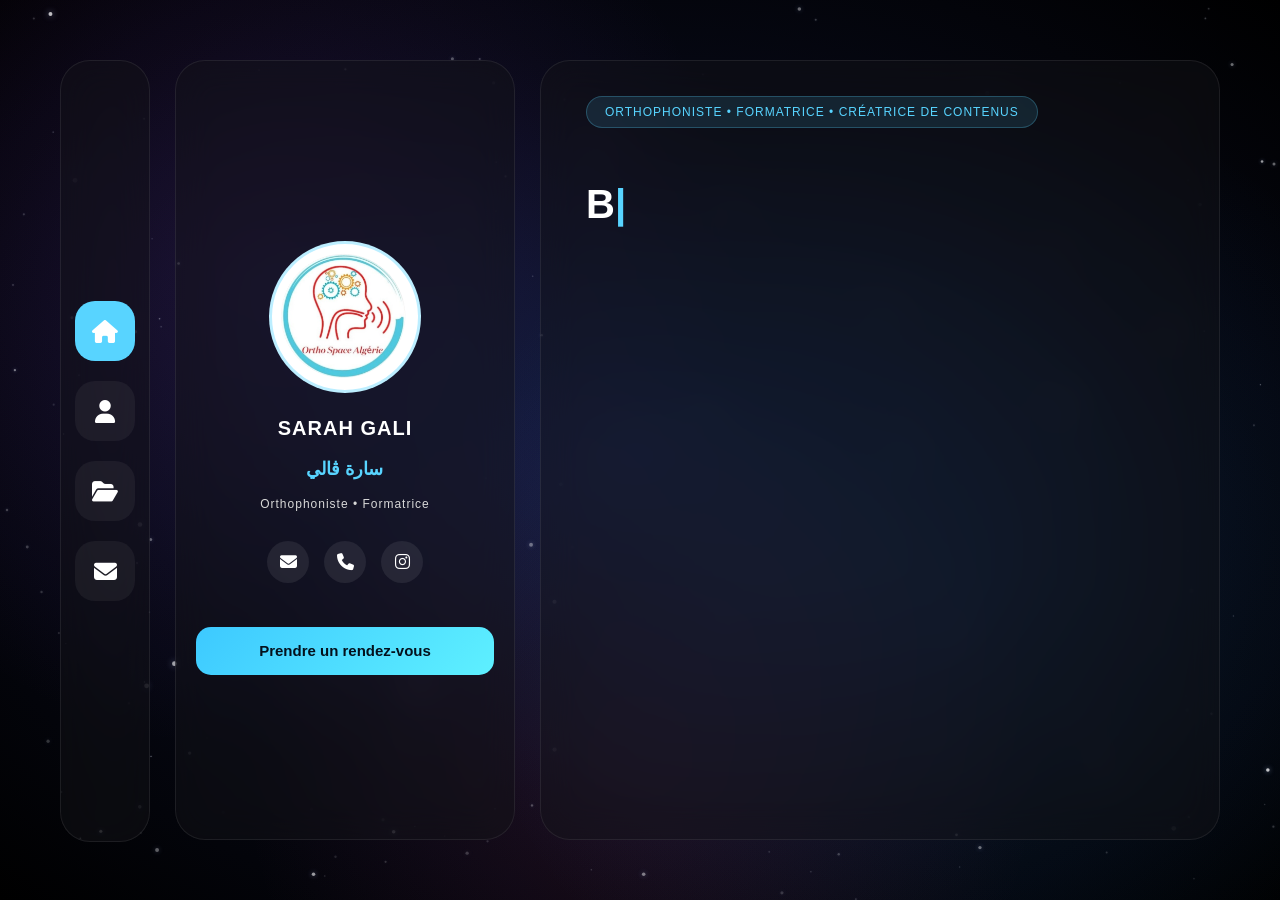
==== Accueil/index.html @ 0ccfcc99 "Premier commit" ====
<!DOCTYPE html>
<html lang="fr">
<head>
    <meta charset="UTF-8">
    <meta name="viewport" content="width=device-width, initial-scale=1.0">
    <title>Sarah Gali — Orthophoniste | Ortho Space Algérie</title>

    <!-- Icônes -->
    <link rel="stylesheet" href="https://cdnjs.cloudflare.com/ajax/libs/font-awesome/6.7.2/css/all.min.css">

    <!-- Styles -->
    <link rel="stylesheet" href="../styles/Accueil.css">
</head>

<body>

    <div class="container">

        <!-- ===== Sidebar (menu) ===== -->
        <aside class="sidebar">
            <nav class="menu">
                <a href="Accueil.html" class="active" aria-label="Accueil">
                    <i class="fa-solid fa-house"></i>
                </a>
                <a href="Profil.html" aria-label="Profil">
                    <i class="fa-solid fa-user"></i>
                </a>
                <a href="Portfolio.html" aria-label="Portfolio">
                    <i class="fa-solid fa-folder-open"></i>
                </a>
                <a href="Contact.html" aria-label="Contact">
                    <i class="fa-solid fa-envelope"></i>
                </a>
            </nav>
        </aside>

        <!-- ===== Profil ===== -->
        <aside class="profile">
            <img src="../images/LogoOrtho.png" alt="Ortho Space Algérie" class="avatar">

            <h2>SARAH GALI</h2>
            <h3>سارة ڨالي</h3>
            <span>Orthophoniste • Formatrice</span>

            <div class="social">
                <a href="mailto:orthospacealgeria@gmail.com" aria-label="Email">
                    <i class="fa-solid fa-envelope"></i>
                </a>
                <a href="tel:+213540932616" aria-label="Téléphone">
                    <i class="fa-solid fa-phone"></i>
                </a>
                <a href="https://instagram.com/orthospacealgeria" target="_blank" rel="noopener" aria-label="Instagram">
                    <i class="fa-brands fa-instagram"></i>
                </a>
            </div>

            <button class="contact-btn" type="button">
                Prendre un rendez-vous
            </button>
        </aside>

        <!-- ===== Contenu principal ===== -->
        <main class="content">

            <!-- Hero -->
            <section class="hero">
                <span class="badge">ORTHOPHONISTE • FORMATRICE • CRÉATRICE DE CONTENUS</span>

                <h1>
                    Bonjour,
                    <br>
                    Je suis <span>Sarah Gali</span>
                </h1>

                <p>
                    Orthophoniste algérienne diplômée et j'ai une clinique de
                    <strong>Ortho Space Algérie</strong>, j'accompagne les bébés,
                    enfants, adolescents, adultes et personnes âgées dans
                    l'évaluation, la prévention et la prise en charge des troubles
                    de la communication, du langage, de la déglutition et des
                    fonctions oro-myo-fonctionnelles.
                </p>
            </section>

            <!-- Services -->
            <section class="services-animation">
                <span class="section-subtitle">CE QUE JE FAIS</span>
                <h2 class="section-title">Mes <span>Services</span></h2>

                <div class="services-center">
                    <div class="line vertical"></div>
                    <div class="line horizontal"></div>

                    <div class="heart-center">
                        <i class="fa-solid fa-heart"></i>
                    </div>

                    <div class="service top-left">
                        <i class="fa-solid fa-comments"></i>
                        <h3>Langage oral</h3>
                    </div>

                    <div class="service top-right">
                        <i class="fa-solid fa-book"></i>
                        <h3>Apprentissages</h3>
                    </div>

                    <div class="service bottom-left">
                        <i class="fa-solid fa-puzzle-piece"></i>
                        <h3>TSA & Communication</h3>
                    </div>

                    <div class="service bottom-right">
                        <i class="fa-solid fa-utensils"></i>
                        <h3>Alimentation</h3>
                    </div>
                </div>
            </section>

            <a href="Profil.html" class="know-link">
                <span class="know-text">Apprends à me connaître</span>
                <span class="know-arrow">
                    <i class="fa-solid fa-arrow-right-long"></i>
                </span>
            </a>

        </main>

    </div>

    <!-- Fond animé -->
    <div class="nebula"></div>
    <canvas id="stars"></canvas>

    <!-- Scripts -->
    <script src="../scripts/Accueil.js"></script>

</body>
</html>
---- styles/Accueil.css ----
/* ==========================================================================
   RESET & BASE
   ========================================================================== */

html,
body {
    margin: 0;
    padding: 0;
    height: 100%;
    overflow: hidden;
    background: radial-gradient(ellipse at center, #0d1a3a 0%, #060814 55%, #000000 100%);
    font-family: Arial, Helvetica, sans-serif;
}

/* ==========================================================================
   FOND ANIMÉ (étoiles + nébuleuse)
   ========================================================================== */

canvas {
    position: fixed;
    top: 0;
    left: 0;
    display: block;
    z-index: 0;
}

.nebula {
    position: fixed;
    inset: 0;
    pointer-events: none;
    background:
        radial-gradient(circle at 20% 30%, rgba(120, 60, 200, .18), transparent 40%),
        radial-gradient(circle at 75% 65%, rgba(30, 120, 200, .15), transparent 45%),
        radial-gradient(circle at 50% 85%, rgba(200, 60, 130, .12), transparent 40%);
    mix-blend-mode: screen;
    animation: drift 30s ease-in-out infinite alternate;
    z-index: 1;
}

@keyframes drift {
    from {
        transform: scale(1);
    }
    to {
        transform: scale(1.15) translate(2%, -2%);
    }
}

/* ==========================================================================
   LAYOUT GÉNÉRAL
   ========================================================================== */

.container {
    position: relative;
    z-index: 10;

    width: calc(100% - 120px);
    height: calc(100vh - 120px);
    margin: 60px;

    display: grid;
    grid-template-columns: 90px 340px 1fr;
    gap: 25px;

    box-sizing: border-box;
}

/* ==========================================================================
   SIDEBAR (menu icônes)
   ========================================================================== */

.sidebar {
    height: 100%;
    display: flex;
    flex-direction: column;
    justify-content: center;
    align-items: center;
    gap: 30px;

    border-radius: 30px;
    background: rgba(20, 20, 25, .45);
    border: 1px solid rgba(255, 255, 255, .08);
    backdrop-filter: blur(18px);
}

.menu {
    display: flex;
    flex-direction: column;
    gap: 20px;
}

.menu a {
    width: 60px;
    height: 60px;
    display: flex;
    justify-content: center;
    align-items: center;

    background: rgba(255, 255, 255, .05);
    border-radius: 20px;
    font-size: 23px;
    color: white;
    text-decoration: none;
    transition: .3s;
}

.menu a:hover {
    background: #58d4ff;
    transform: translateY(-4px);
}

.menu .active {
    background: #58d4ff;
}

.settings {
    width: 55px;
    height: 55px;
    display: flex;
    justify-content: center;
    align-items: center;

    background: rgba(255, 255, 255, .05);
    border-radius: 18px;
    color: white;
    font-size: 20px;
}

/* ==========================================================================
   PROFIL
   ========================================================================== */

.profile {
    flex: 1;
    display: flex;
    flex-direction: column;
    align-items: center;
    justify-content: center;
    gap: 12px;

    padding: 20px;
    padding-top: 35px;

    color: white;
    background: rgba(20, 20, 25, .45);
    border: 1px solid rgba(255, 255, 255, .08);
    border-radius: 30px;
    backdrop-filter: blur(18px);
    box-sizing: border-box;
}

.avatar {
    width: 130px;
    height: 130px;
    padding: 8px;
    object-fit: contain;

    background: white;
    border-radius: 50%;
    border: 3px solid rgba(88, 212, 255, .4);
}

.profile h2 {
    font-size: 20px;
    margin: 12px 0 6px;
    letter-spacing: 1px;
    font-weight: 700;
}

.profile h3 {
    margin: 0;
    font-size: 18px;
    color: #58d4ff;
}

.profile span {
    margin-top: 5px;
    font-size: 12px;
    color: #d8d8d8;
    letter-spacing: 1px;
    text-align: center;
}

.description {
    margin: 20px 0;
    max-width: 240px;
    color: #bdbdbd;
    font-size: 13px;
    line-height: 1.6;
    text-align: center;
}

.social {
    display: flex;
    gap: 15px;
    margin: 18px 0 22px;
}

.social a {
    width: 42px;
    height: 42px;
    display: flex;
    justify-content: center;
    align-items: center;

    font-size: 17px;
    color: white;
    border-radius: 50%;
    text-decoration: none;
    background: rgba(255, 255, 255, .08);
    transition: .3s;
}

.social a:hover {
    background: #58d4ff;
    transform: translateY(-5px);
}

.item {
    display: flex;
    align-items: center;
    gap: 15px;
    padding: 12px 15px;

    border-radius: 15px;
    background: rgba(255, 255, 255, .05);
    transition: .3s;
}

.item:hover {
    background: rgba(88, 212, 255, .12);
}

.item i {
    width: 20px;
    color: #58d4ff;
    font-size: 18px;
}

.item p {
    margin: 0;
    font-size: 13px;
    word-break: break-word;
}

.contact-btn {
    width: 100%;
    height: 48px;
    margin-top: 10px;

    border: none;
    border-radius: 15px;
    background: linear-gradient(135deg, #3dc9ff, #5ef0ff);
    color: #04111d;
    font-size: 15px;
    font-weight: bold;
    cursor: pointer;
    transition: .3s;
}

.contact-btn:hover {
    transform: scale(1.03);
    box-shadow: 0 0 25px rgba(88, 212, 255, .5);
}

/* ==========================================================================
   CONTENT (zone principale)
   ========================================================================== */

.content {
    width: 100%;
    height: 100%;
    display: flex;
    flex-direction: column;
    padding: 35px 45px;

    color: white;
    border-radius: 30px;
    background: rgba(20, 20, 25, .45);
    border: 1px solid rgba(255, 255, 255, .08);
    backdrop-filter: blur(18px);
    overflow-y: auto;
    box-sizing: border-box;
}

.content::-webkit-scrollbar {
    width: 6px;
}

.content::-webkit-scrollbar-thumb {
    background: rgba(255, 255, 255, .15);
    border-radius: 10px;
}

.content h1 {
    font-size: 55px;
}

.content p {
    font-size: 18px;
    color: #cfcfcf;
    line-height: 1.8;
}

.logo {
    width: 55px;
    height: 55px;
    display: flex;
    justify-content: center;
    align-items: center;

    color: white;
    font-size: 25px;
    font-weight: bold;
    background: #8a4fff;
    border-radius: 50%;
    box-shadow: 0 0 20px #8a4fff;
}

/* ==========================================================================
   HERO
   ========================================================================== */

.hero {
    margin-bottom: 30px;
    animation: fadeUp 1s ease;
}

.badge {
    display: inline-block;
    padding: 8px 18px;
    margin-bottom: 20px;

    color: #58d4ff;
    font-size: 12px;
    letter-spacing: 1px;
    border-radius: 30px;
    background: rgba(88, 212, 255, .12);
    border: 1px solid rgba(88, 212, 255, .25);
}

.hero h1 {
    font-size: 40px;
    line-height: 1.15;
    margin-bottom: 25px;
    color: white;
}

.hero h1 span {
    color: #6d6b6b;
}

.hero p {
    max-width: 740px;
    margin-bottom: 30px;
    color: #c8c8c8;
    font-size: 15px;
    line-height: 1.9;
}

.hero h1,
.hero p {
    visibility: hidden;
}

.typing-cursor::after {
    content: "|";
    color: #58d4ff;
    animation: blink .8s infinite;
}

@keyframes blink {
    50% {
        opacity: 0;
    }
}

.primary-btn {
    padding: 15px 34px;
    border-radius: 16px;
    color: white;
    text-decoration: none;
    font-weight: 600;
    background: linear-gradient(135deg, #58d4ff, #7b61ff);
    transition: .35s;
}

.primary-btn:hover {
    transform: translateY(-5px);
    box-shadow: 0 15px 35px rgba(88, 212, 255, .35);
}

.secondary-btn {
    padding: 15px 34px;
    border-radius: 16px;
    color: white;
    text-decoration: none;
    border: 1px solid rgba(255, 255, 255, .15);
    background: rgba(255, 255, 255, .05);
    transition: .35s;
}

.secondary-btn:hover {
    background: rgba(255, 255, 255, .10);
    transform: translateY(-5px);
}

/* ==========================================================================
   ABOUT
   ========================================================================== */

.about {
    margin-bottom: 50px;
    padding: 35px;

    border-radius: 25px;
    background: rgba(255, 255, 255, .05);
    border: 1px solid rgba(255, 255, 255, .08);
    backdrop-filter: blur(18px);
    transition: .4s;
}

.about:hover {
    border-color: rgba(88, 212, 255, .25);
    transform: translateY(-6px);
}

.about h2 {
    margin-bottom: 25px;
    color: white;
    font-size: 34px;
}

.about p {
    margin-bottom: 18px;
    color: #c8c8c8;
    font-size: 16px;
    line-height: 1.9;
}

/* ==========================================================================
   SERVICES — animation & positionnement
   ========================================================================== */

.services-animation {
    margin-top: 40px;
    opacity: 0;
    transform: translateY(60px);
    transition: 1s ease;
}

.services-animation.show {
    opacity: 1;
    transform: translateY(0);
}

.services-center {
    position: relative;
    width: 100%;
    height: 900px;
    margin-top: 60px;
}

/* Lignes de repère */
.line {
    position: absolute;
    background: rgba(255, 59, 59, .15);
}

.vertical {
    width: 2px;
    height: 100%;
    left: 50%;
    top: 0;
    transform: translateX(-50%);
}

.horizontal {
    width: 100%;
    height: 2px;
    top: 50%;
    left: 0;
    transform: translateY(-50%);
}

/* Coeur central */
.heart-center {
    position: absolute;
    top: 50%;
    left: 50%;
    width: 100px;
    height: 100px;
    display: flex;
    justify-content: center;
    align-items: center;

    border-radius: 50%;
    transform: translate(-50%, -50%);
    z-index: 100;
}

.heart-center::before {
    content: "";
    position: absolute;
    width: 90px;
    height: 90px;

    border-radius: 50%;
    background: rgba(255, 59, 59, .20);
    filter: blur(20px);
    animation: pulseGlow 1.4s infinite;
}

.heart-center i {
    font-size: 46px;
    color: #ff3b3b;
    z-index: 2;
    text-shadow:
        0 0 8px rgba(255, 59, 59, .8),
        0 0 18px rgba(255, 59, 59, .6),
        0 0 35px rgba(255, 59, 59, .4);
    animation: heartbeat 1.4s infinite;
}

/* Cartes de service */
.service {
    position: absolute;
    width: 260px;
    text-align: center;
}

.service i {
    width: 80px;
    height: 80px;
    display: flex;
    justify-content: center;
    align-items: center;
    margin: auto;

    color: #ffffff;
    font-size: 25px;
    border-radius: 22px;
    background: rgba(255, 255, 255, .05);
    border: 1px solid rgba(255, 255, 255, .08);
    box-shadow: 0 0 20px rgba(176, 77, 150, .15);
    transition: .4s;
}

.service:hover i {
    color: #58d4ff;
    transform: translateY(-8px) scale(1.1);
    box-shadow: 0 0 25px rgba(88, 212, 255, .35);
}

.service h3 {
    margin-top: 20px;
    font-size: 20px;
    font-weight: 600;
    color: white;
}

.services-section {
    margin-top: 20px;
    opacity: 0;
    transform: translateY(50px) scale(.95);
    transition: all .8s ease;
}

.section-subtitle {
    display: block;
    margin-bottom: 10px;
    color: #666161;
    font-size: 12px;
    font-weight: 500;
    letter-spacing: 1px;
    text-transform: uppercase;
}

.section-title {
    margin-bottom: 40px;
    color: #ffffff;
    font-size: 25px;
    font-weight: 700;
    line-height: 1.1;
}

.section-title span {
    color: #e7e140;
}

/* Positions des 4 services autour du coeur */
.top-left {
    left: 2%;
    top: 15%;
}

.top-right {
    right: 2%;
    top: 15%;
}

.bottom-left {
    left: 2%;
    bottom: 15%;
}

.bottom-right {
    right: 2%;
    bottom: 15%;
}

/* ==========================================================================
   LIEN "GET TO KNOW ME"
   ========================================================================== */

.know-link {
    display: inline-flex;
    align-items: center;
    gap: 18px;
    position: relative;
    margin-top: 20px;
    margin-bottom: 40px;

    color: #58d4ff;
    font-size: 20px;
    font-weight: 500;
    font-family: 'Poppins', sans-serif;
    text-decoration: none;
}

.know-link.show {
    opacity: 1;
    transform: translateY(0);
    pointer-events: auto;
}

.know-text {
    transition: .45s;
}

.know-arrow {
    display: flex;
    align-items: center;
    justify-content: center;
    font-size: 10px;
    animation: arrowMove 1.4s ease-in-out infinite;
    transition: .45s;
}

.know-link::after {
    content: "";
    position: absolute;
    left: 0;
    bottom: -10px;
    width: 0;
    height: 5px;

    border-radius: 50px;
    background: #58d4ff;
    transition: .45s;
}

.know-link:hover {
    color: #ffffff;
}

.know-link:hover .know-text {
    transform: translateX(6px);
}

.know-link:hover .know-arrow {
    transform: translateX(14px) scale(1.25);
}

.know-link:hover::after {
    width: 40%;
}

/* ==========================================================================
   ANIMATIONS (keyframes)
   ========================================================================== */

@keyframes heartbeat {
    0%   { transform: scale(1); }
    14%  { transform: scale(1.30); }
    28%  { transform: scale(1); }
    42%  { transform: scale(1.22); }
    70%  { transform: scale(1); }
    100% { transform: scale(1); }
}

@keyframes pulseGlow {
    0%   { transform: scale(1);    opacity: .3; }
    14%  { transform: scale(1.6);  opacity: .8; }
    28%  { transform: scale(1);    opacity: .3; }
    42%  { transform: scale(1.45); opacity: .7; }
    70%  { transform: scale(1);    opacity: .3; }
    100% { transform: scale(1);    opacity: .3; }
}

@keyframes arrowMove {
    0%   { transform: translateX(0); }
    50%  { transform: translateX(8px); }
    100% { transform: translateX(0); }
}

@keyframes fadeUp {
    from {
        opacity: 0;
        transform: translateY(40px);
    }
    to {
        opacity: 1;
        transform: translateY(0);
    }
}

.hero,
.about,
.service-card,
.mission {
    animation: fadeUp .8s ease;
}

/* ==========================================================================
   RESPONSIVE
   ========================================================================== */

@media (max-width: 900px) {
    .hero h1 {
        font-size: 38px;
    }

    .about {
        padding: 25px;
    }

    .services {
        grid-template-columns: 1fr;
    }

    .hero-buttons {
        flex-direction: column;
    }

    .primary-btn,
    .secondary-btn {
        text-align: center;
    }

    .mission {
        padding: 30px;
    }

    .hr {
        padding: 0 35px;
        margin: 40px 0 50px;
    }

    .hr hr {
        border: none;
        height: 1px;
        border-radius: 100px;
        background: rgba(255, 255, 255, .08);
    }
}
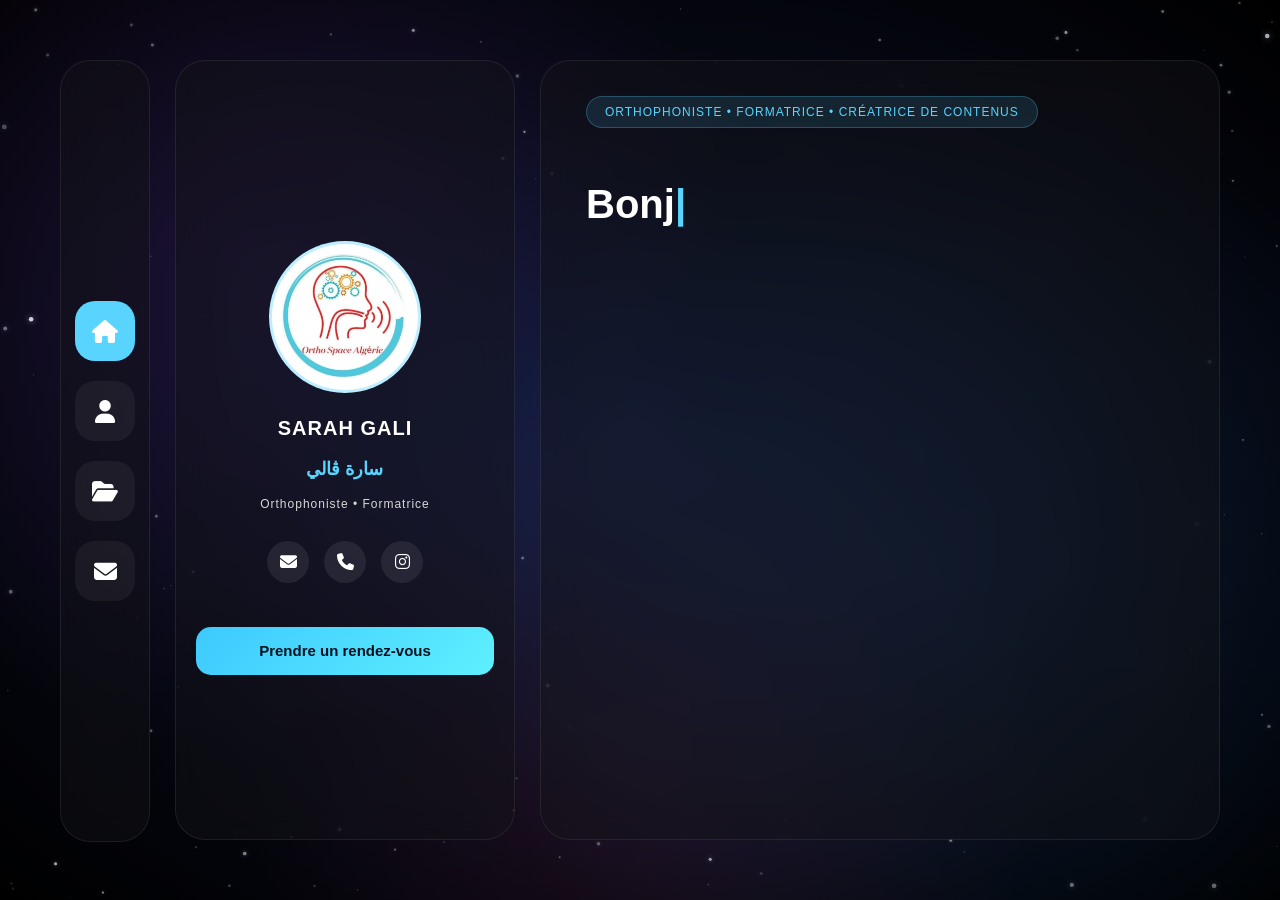
==== commit 794b8b1f: "commit commit2" ====
--- a/Accueil/index.html
+++ b/Accueil/index.html
@@ -9,7 +9,7 @@
     <link rel="stylesheet" href="https://cdnjs.cloudflare.com/ajax/libs/font-awesome/6.7.2/css/all.min.css">
 
     <!-- Styles -->
-    <link rel="stylesheet" href="../styles/Accueil.css">
+    <link rel="stylesheet" href="../Accueil/style.css">
 </head>
 
 <body>
@@ -133,7 +133,7 @@
     <canvas id="stars"></canvas>
 
     <!-- Scripts -->
-    <script src="../scripts/Accueil.js"></script>
+    <script src="../Accueil/script.js"></script>
 
 </body>
 </html>
--- a/Accueil/style.css
+++ b/Accueil/style.css
@@ -0,0 +1,766 @@
+/* ==========================================================================
+   RESET & BASE
+   ========================================================================== */
+
+html,
+body {
+    margin: 0;
+    padding: 0;
+    height: 100%;
+    overflow: hidden;
+    background: radial-gradient(ellipse at center, #0d1a3a 0%, #060814 55%, #000000 100%);
+    font-family: Arial, Helvetica, sans-serif;
+}
+
+/* ==========================================================================
+   FOND ANIMÉ (étoiles + nébuleuse)
+   ========================================================================== */
+
+canvas {
+    position: fixed;
+    top: 0;
+    left: 0;
+    display: block;
+    z-index: 0;
+}
+
+.nebula {
+    position: fixed;
+    inset: 0;
+    pointer-events: none;
+    background:
+        radial-gradient(circle at 20% 30%, rgba(120, 60, 200, .18), transparent 40%),
+        radial-gradient(circle at 75% 65%, rgba(30, 120, 200, .15), transparent 45%),
+        radial-gradient(circle at 50% 85%, rgba(200, 60, 130, .12), transparent 40%);
+    mix-blend-mode: screen;
+    animation: drift 30s ease-in-out infinite alternate;
+    z-index: 1;
+}
+
+@keyframes drift {
+    from {
+        transform: scale(1);
+    }
+    to {
+        transform: scale(1.15) translate(2%, -2%);
+    }
+}
+
+/* ==========================================================================
+   LAYOUT GÉNÉRAL
+   ========================================================================== */
+
+.container {
+    position: relative;
+    z-index: 10;
+
+    width: calc(100% - 120px);
+    height: calc(100vh - 120px);
+    margin: 60px;
+
+    display: grid;
+    grid-template-columns: 90px 340px 1fr;
+    gap: 25px;
+
+    box-sizing: border-box;
+}
+
+/* ==========================================================================
+   SIDEBAR (menu icônes)
+   ========================================================================== */
+
+.sidebar {
+    height: 100%;
+    display: flex;
+    flex-direction: column;
+    justify-content: center;
+    align-items: center;
+    gap: 30px;
+
+    border-radius: 30px;
+    background: rgba(20, 20, 25, .45);
+    border: 1px solid rgba(255, 255, 255, .08);
+    backdrop-filter: blur(18px);
+}
+
+.menu {
+    display: flex;
+    flex-direction: column;
+    gap: 20px;
+}
+
+.menu a {
+    width: 60px;
+    height: 60px;
+    display: flex;
+    justify-content: center;
+    align-items: center;
+
+    background: rgba(255, 255, 255, .05);
+    border-radius: 20px;
+    font-size: 23px;
+    color: white;
+    text-decoration: none;
+    transition: .3s;
+}
+
+.menu a:hover {
+    background: #58d4ff;
+    transform: translateY(-4px);
+}
+
+.menu .active {
+    background: #58d4ff;
+}
+
+.settings {
+    width: 55px;
+    height: 55px;
+    display: flex;
+    justify-content: center;
+    align-items: center;
+
+    background: rgba(255, 255, 255, .05);
+    border-radius: 18px;
+    color: white;
+    font-size: 20px;
+}
+
+/* ==========================================================================
+   PROFIL
+   ========================================================================== */
+
+.profile {
+    flex: 1;
+    display: flex;
+    flex-direction: column;
+    align-items: center;
+    justify-content: center;
+    gap: 12px;
+
+    padding: 20px;
+    padding-top: 35px;
+
+    color: white;
+    background: rgba(20, 20, 25, .45);
+    border: 1px solid rgba(255, 255, 255, .08);
+    border-radius: 30px;
+    backdrop-filter: blur(18px);
+    box-sizing: border-box;
+}
+
+.avatar {
+    width: 130px;
+    height: 130px;
+    padding: 8px;
+    object-fit: contain;
+
+    background: white;
+    border-radius: 50%;
+    border: 3px solid rgba(88, 212, 255, .4);
+}
+
+.profile h2 {
+    font-size: 20px;
+    margin: 12px 0 6px;
+    letter-spacing: 1px;
+    font-weight: 700;
+}
+
+.profile h3 {
+    margin: 0;
+    font-size: 18px;
+    color: #58d4ff;
+}
+
+.profile span {
+    margin-top: 5px;
+    font-size: 12px;
+    color: #d8d8d8;
+    letter-spacing: 1px;
+    text-align: center;
+}
+
+.description {
+    margin: 20px 0;
+    max-width: 240px;
+    color: #bdbdbd;
+    font-size: 13px;
+    line-height: 1.6;
+    text-align: center;
+}
+
+.social {
+    display: flex;
+    gap: 15px;
+    margin: 18px 0 22px;
+}
+
+.social a {
+    width: 42px;
+    height: 42px;
+    display: flex;
+    justify-content: center;
+    align-items: center;
+
+    font-size: 17px;
+    color: white;
+    border-radius: 50%;
+    text-decoration: none;
+    background: rgba(255, 255, 255, .08);
+    transition: .3s;
+}
+
+.social a:hover {
+    background: #58d4ff;
+    transform: translateY(-5px);
+}
+
+.item {
+    display: flex;
+    align-items: center;
+    gap: 15px;
+    padding: 12px 15px;
+
+    border-radius: 15px;
+    background: rgba(255, 255, 255, .05);
+    transition: .3s;
+}
+
+.item:hover {
+    background: rgba(88, 212, 255, .12);
+}
+
+.item i {
+    width: 20px;
+    color: #58d4ff;
+    font-size: 18px;
+}
+
+.item p {
+    margin: 0;
+    font-size: 13px;
+    word-break: break-word;
+}
+
+.contact-btn {
+    width: 100%;
+    height: 48px;
+    margin-top: 10px;
+
+    border: none;
+    border-radius: 15px;
+    background: linear-gradient(135deg, #3dc9ff, #5ef0ff);
+    color: #04111d;
+    font-size: 15px;
+    font-weight: bold;
+    cursor: pointer;
+    transition: .3s;
+}
+
+.contact-btn:hover {
+    transform: scale(1.03);
+    box-shadow: 0 0 25px rgba(88, 212, 255, .5);
+}
+
+/* ==========================================================================
+   CONTENT (zone principale)
+   ========================================================================== */
+
+.content {
+    width: 100%;
+    height: 100%;
+    display: flex;
+    flex-direction: column;
+    padding: 35px 45px;
+
+    color: white;
+    border-radius: 30px;
+    background: rgba(20, 20, 25, .45);
+    border: 1px solid rgba(255, 255, 255, .08);
+    backdrop-filter: blur(18px);
+    overflow-y: auto;
+    box-sizing: border-box;
+}
+
+.content::-webkit-scrollbar {
+    width: 6px;
+}
+
+.content::-webkit-scrollbar-thumb {
+    background: rgba(255, 255, 255, .15);
+    border-radius: 10px;
+}
+
+.content h1 {
+    font-size: 55px;
+}
+
+.content p {
+    font-size: 18px;
+    color: #cfcfcf;
+    line-height: 1.8;
+}
+
+.logo {
+    width: 55px;
+    height: 55px;
+    display: flex;
+    justify-content: center;
+    align-items: center;
+
+    color: white;
+    font-size: 25px;
+    font-weight: bold;
+    background: #8a4fff;
+    border-radius: 50%;
+    box-shadow: 0 0 20px #8a4fff;
+}
+
+/* ==========================================================================
+   HERO
+   ========================================================================== */
+
+.hero {
+    margin-bottom: 30px;
+    animation: fadeUp 1s ease;
+}
+
+.badge {
+    display: inline-block;
+    padding: 8px 18px;
+    margin-bottom: 20px;
+
+    color: #58d4ff;
+    font-size: 12px;
+    letter-spacing: 1px;
+    border-radius: 30px;
+    background: rgba(88, 212, 255, .12);
+    border: 1px solid rgba(88, 212, 255, .25);
+}
+
+.hero h1 {
+    font-size: 40px;
+    line-height: 1.15;
+    margin-bottom: 25px;
+    color: white;
+}
+
+.hero h1 span {
+    color: #6d6b6b;
+}
+
+.hero p {
+    max-width: 740px;
+    margin-bottom: 30px;
+    color: #c8c8c8;
+    font-size: 15px;
+    line-height: 1.9;
+}
+
+.hero h1,
+.hero p {
+    visibility: hidden;
+}
+
+.typing-cursor::after {
+    content: "|";
+    color: #58d4ff;
+    animation: blink .8s infinite;
+}
+
+@keyframes blink {
+    50% {
+        opacity: 0;
+    }
+}
+
+.primary-btn {
+    padding: 15px 34px;
+    border-radius: 16px;
+    color: white;
+    text-decoration: none;
+    font-weight: 600;
+    background: linear-gradient(135deg, #58d4ff, #7b61ff);
+    transition: .35s;
+}
+
+.primary-btn:hover {
+    transform: translateY(-5px);
+    box-shadow: 0 15px 35px rgba(88, 212, 255, .35);
+}
+
+.secondary-btn {
+    padding: 15px 34px;
+    border-radius: 16px;
+    color: white;
+    text-decoration: none;
+    border: 1px solid rgba(255, 255, 255, .15);
+    background: rgba(255, 255, 255, .05);
+    transition: .35s;
+}
+
+.secondary-btn:hover {
+    background: rgba(255, 255, 255, .10);
+    transform: translateY(-5px);
+}
+
+/* ==========================================================================
+   ABOUT
+   ========================================================================== */
+
+.about {
+    margin-bottom: 50px;
+    padding: 35px;
+
+    border-radius: 25px;
+    background: rgba(255, 255, 255, .05);
+    border: 1px solid rgba(255, 255, 255, .08);
+    backdrop-filter: blur(18px);
+    transition: .4s;
+}
+
+.about:hover {
+    border-color: rgba(88, 212, 255, .25);
+    transform: translateY(-6px);
+}
+
+.about h2 {
+    margin-bottom: 25px;
+    color: white;
+    font-size: 34px;
+}
+
+.about p {
+    margin-bottom: 18px;
+    color: #c8c8c8;
+    font-size: 16px;
+    line-height: 1.9;
+}
+
+/* ==========================================================================
+   SERVICES — animation & positionnement
+   ========================================================================== */
+
+.services-animation {
+    margin-top: 40px;
+    opacity: 0;
+    transform: translateY(60px);
+    transition: 1s ease;
+}
+
+.services-animation.show {
+    opacity: 1;
+    transform: translateY(0);
+}
+
+.services-center {
+    position: relative;
+    width: 100%;
+    height: 900px;
+    margin-top: 60px;
+}
+
+/* Lignes de repère */
+.line {
+    position: absolute;
+    background: rgba(255, 59, 59, .15);
+}
+
+.vertical {
+    width: 2px;
+    height: 100%;
+    left: 50%;
+    top: 0;
+    transform: translateX(-50%);
+}
+
+.horizontal {
+    width: 100%;
+    height: 2px;
+    top: 50%;
+    left: 0;
+    transform: translateY(-50%);
+}
+
+/* Coeur central */
+.heart-center {
+    position: absolute;
+    top: 50%;
+    left: 50%;
+    width: 100px;
+    height: 100px;
+    display: flex;
+    justify-content: center;
+    align-items: center;
+
+    border-radius: 50%;
+    transform: translate(-50%, -50%);
+    z-index: 100;
+}
+
+.heart-center::before {
+    content: "";
+    position: absolute;
+    width: 90px;
+    height: 90px;
+
+    border-radius: 50%;
+    background: rgba(255, 59, 59, .20);
+    filter: blur(20px);
+    animation: pulseGlow 1.4s infinite;
+}
+
+.heart-center i {
+    font-size: 46px;
+    color: #ff3b3b;
+    z-index: 2;
+    text-shadow:
+        0 0 8px rgba(255, 59, 59, .8),
+        0 0 18px rgba(255, 59, 59, .6),
+        0 0 35px rgba(255, 59, 59, .4);
+    animation: heartbeat 1.4s infinite;
+}
+
+/* Cartes de service */
+.service {
+    position: absolute;
+    width: 260px;
+    text-align: center;
+}
+
+.service i {
+    width: 80px;
+    height: 80px;
+    display: flex;
+    justify-content: center;
+    align-items: center;
+    margin: auto;
+
+    color: #ffffff;
+    font-size: 25px;
+    border-radius: 22px;
+    background: rgba(255, 255, 255, .05);
+    border: 1px solid rgba(255, 255, 255, .08);
+    box-shadow: 0 0 20px rgba(176, 77, 150, .15);
+    transition: .4s;
+}
+
+.service:hover i {
+    color: #58d4ff;
+    transform: translateY(-8px) scale(1.1);
+    box-shadow: 0 0 25px rgba(88, 212, 255, .35);
+}
+
+.service h3 {
+    margin-top: 20px;
+    font-size: 20px;
+    font-weight: 600;
+    color: white;
+}
+
+.services-section {
+    margin-top: 20px;
+    opacity: 0;
+    transform: translateY(50px) scale(.95);
+    transition: all .8s ease;
+}
+
+.section-subtitle {
+    display: block;
+    margin-bottom: 10px;
+    color: #666161;
+    font-size: 12px;
+    font-weight: 500;
+    letter-spacing: 1px;
+    text-transform: uppercase;
+}
+
+.section-title {
+    margin-bottom: 40px;
+    color: #ffffff;
+    font-size: 25px;
+    font-weight: 700;
+    line-height: 1.1;
+}
+
+.section-title span {
+    color: #e7e140;
+}
+
+/* Positions des 4 services autour du coeur */
+.top-left {
+    left: 2%;
+    top: 15%;
+}
+
+.top-right {
+    right: 2%;
+    top: 15%;
+}
+
+.bottom-left {
+    left: 2%;
+    bottom: 15%;
+}
+
+.bottom-right {
+    right: 2%;
+    bottom: 15%;
+}
+
+/* ==========================================================================
+   LIEN "GET TO KNOW ME"
+   ========================================================================== */
+
+.know-link {
+    display: inline-flex;
+    align-items: center;
+    gap: 18px;
+    position: relative;
+    margin-top: 20px;
+    margin-bottom: 40px;
+
+    color: #58d4ff;
+    font-size: 20px;
+    font-weight: 500;
+    font-family: 'Poppins', sans-serif;
+    text-decoration: none;
+}
+
+.know-link.show {
+    opacity: 1;
+    transform: translateY(0);
+    pointer-events: auto;
+}
+
+.know-text {
+    transition: .45s;
+}
+
+.know-arrow {
+    display: flex;
+    align-items: center;
+    justify-content: center;
+    font-size: 10px;
+    animation: arrowMove 1.4s ease-in-out infinite;
+    transition: .45s;
+}
+
+.know-link::after {
+    content: "";
+    position: absolute;
+    left: 0;
+    bottom: -10px;
+    width: 0;
+    height: 5px;
+
+    border-radius: 50px;
+    background: #58d4ff;
+    transition: .45s;
+}
+
+.know-link:hover {
+    color: #ffffff;
+}
+
+.know-link:hover .know-text {
+    transform: translateX(6px);
+}
+
+.know-link:hover .know-arrow {
+    transform: translateX(14px) scale(1.25);
+}
+
+.know-link:hover::after {
+    width: 40%;
+}
+
+/* ==========================================================================
+   ANIMATIONS (keyframes)
+   ========================================================================== */
+
+@keyframes heartbeat {
+    0%   { transform: scale(1); }
+    14%  { transform: scale(1.30); }
+    28%  { transform: scale(1); }
+    42%  { transform: scale(1.22); }
+    70%  { transform: scale(1); }
+    100% { transform: scale(1); }
+}
+
+@keyframes pulseGlow {
+    0%   { transform: scale(1);    opacity: .3; }
+    14%  { transform: scale(1.6);  opacity: .8; }
+    28%  { transform: scale(1);    opacity: .3; }
+    42%  { transform: scale(1.45); opacity: .7; }
+    70%  { transform: scale(1);    opacity: .3; }
+    100% { transform: scale(1);    opacity: .3; }
+}
+
+@keyframes arrowMove {
+    0%   { transform: translateX(0); }
+    50%  { transform: translateX(8px); }
+    100% { transform: translateX(0); }
+}
+
+@keyframes fadeUp {
+    from {
+        opacity: 0;
+        transform: translateY(40px);
+    }
+    to {
+        opacity: 1;
+        transform: translateY(0);
+    }
+}
+
+.hero,
+.about,
+.service-card,
+.mission {
+    animation: fadeUp .8s ease;
+}
+
+/* ==========================================================================
+   RESPONSIVE
+   ========================================================================== */
+
+@media (max-width: 900px) {
+    .hero h1 {
+        font-size: 38px;
+    }
+
+    .about {
+        padding: 25px;
+    }
+
+    .services {
+        grid-template-columns: 1fr;
+    }
+
+    .hero-buttons {
+        flex-direction: column;
+    }
+
+    .primary-btn,
+    .secondary-btn {
+        text-align: center;
+    }
+
+    .mission {
+        padding: 30px;
+    }
+
+    .hr {
+        padding: 0 35px;
+        margin: 40px 0 50px;
+    }
+
+    .hr hr {
+        border: none;
+        height: 1px;
+        border-radius: 100px;
+        background: rgba(255, 255, 255, .08);
+    }
+}
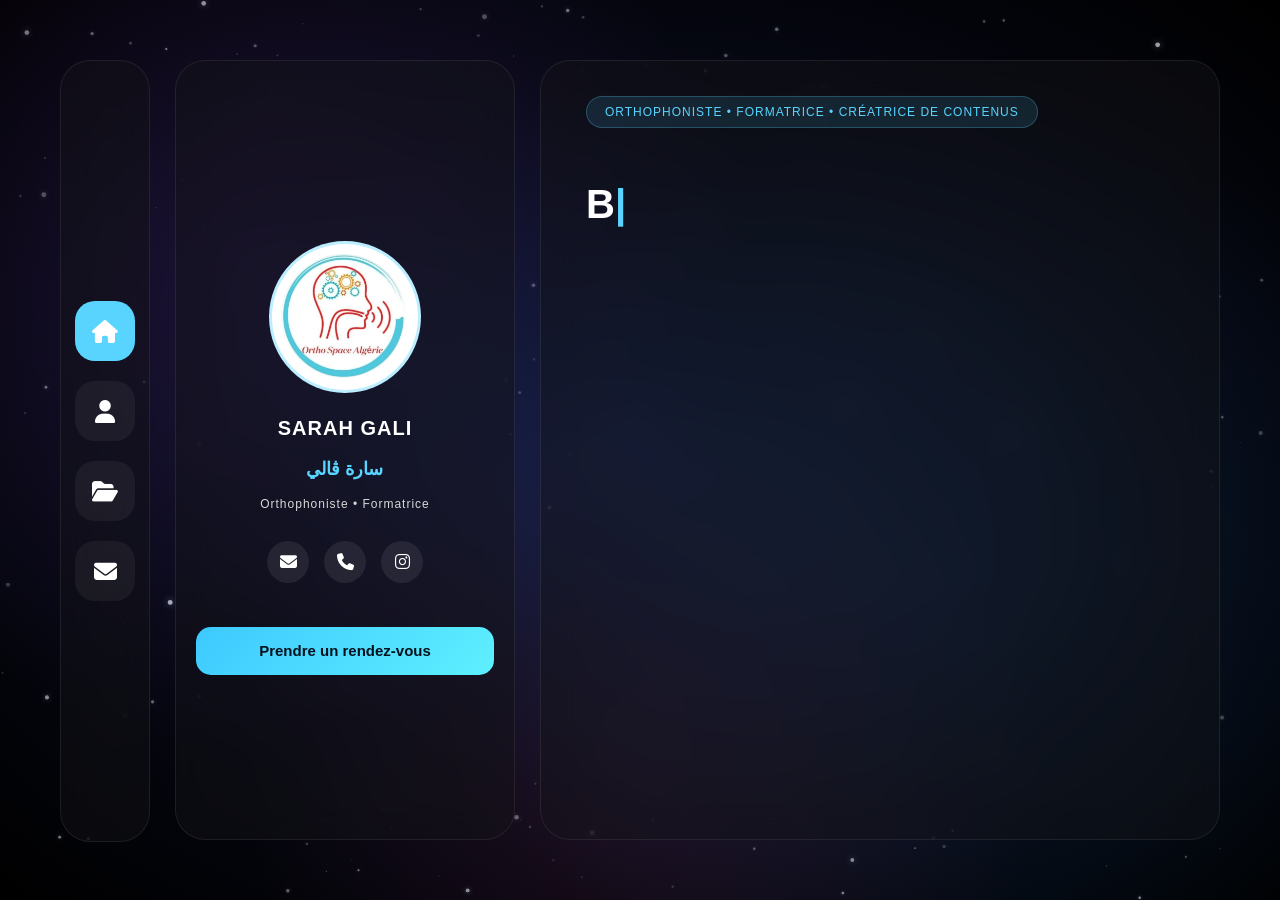
==== commit b885e75e: "4 commit" ====
--- a/Accueil/index.html
+++ b/Accueil/index.html
@@ -19,16 +19,16 @@
         <!-- ===== Sidebar (menu) ===== -->
         <aside class="sidebar">
             <nav class="menu">
-                <a href="Accueil.html" class="active" aria-label="Accueil">
+                <a href="index.html" class="active" aria-label="Accueil">
                     <i class="fa-solid fa-house"></i>
                 </a>
-                <a href="Profil.html" aria-label="Profil">
+                <a href="Profil/index2.html" aria-label="Profil">
                     <i class="fa-solid fa-user"></i>
                 </a>
-                <a href="Portfolio.html" aria-label="Portfolio">
+                <a href="Portfolio/index3.html" aria-label="Portfolio">
                     <i class="fa-solid fa-folder-open"></i>
                 </a>
-                <a href="Contact.html" aria-label="Contact">
+                <a href="Contact/index4.html" aria-label="Contact">
                     <i class="fa-solid fa-envelope"></i>
                 </a>
             </nav>
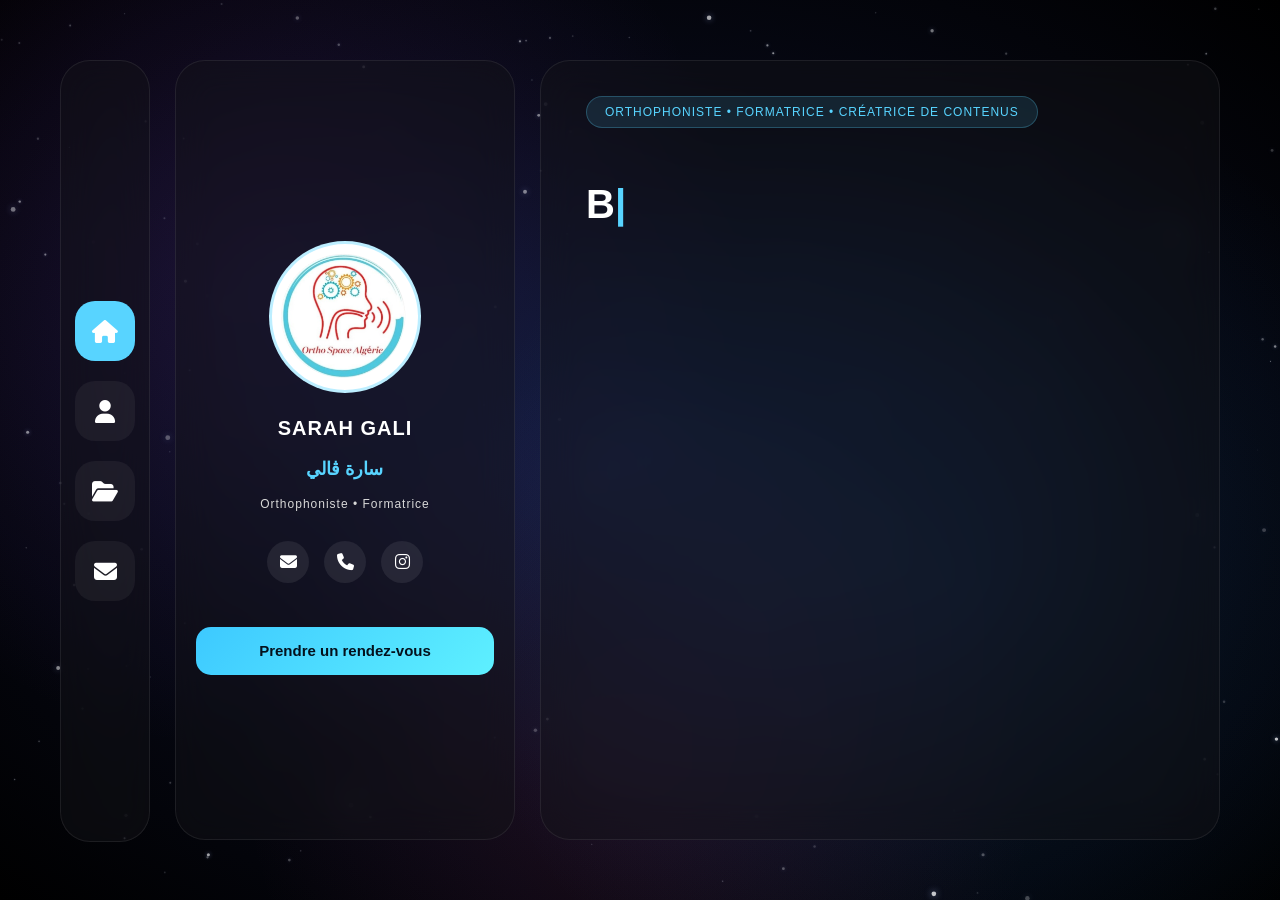
==== commit 94733fc0: "6 commit" ====
--- a/Accueil/index.html
+++ b/Accueil/index.html
@@ -19,16 +19,16 @@
         <!-- ===== Sidebar (menu) ===== -->
         <aside class="sidebar">
             <nav class="menu">
-                <a href="index.html" class="active" aria-label="Accueil">
+                <a href="../index.html" class="active" aria-label="Accueil">
                     <i class="fa-solid fa-house"></i>
                 </a>
-                <a href="Profil/index2.html" aria-label="Profil">
+                <a href="../Profil/index2.html" aria-label="Profil">
                     <i class="fa-solid fa-user"></i>
                 </a>
-                <a href="Portfolio/index3.html" aria-label="Portfolio">
+                <a href="../Portfolio/index3.html" aria-label="Portfolio">
                     <i class="fa-solid fa-folder-open"></i>
                 </a>
-                <a href="Contact/index4.html" aria-label="Contact">
+                <a href="../Contact/index4.html" aria-label="Contact">
                     <i class="fa-solid fa-envelope"></i>
                 </a>
             </nav>
